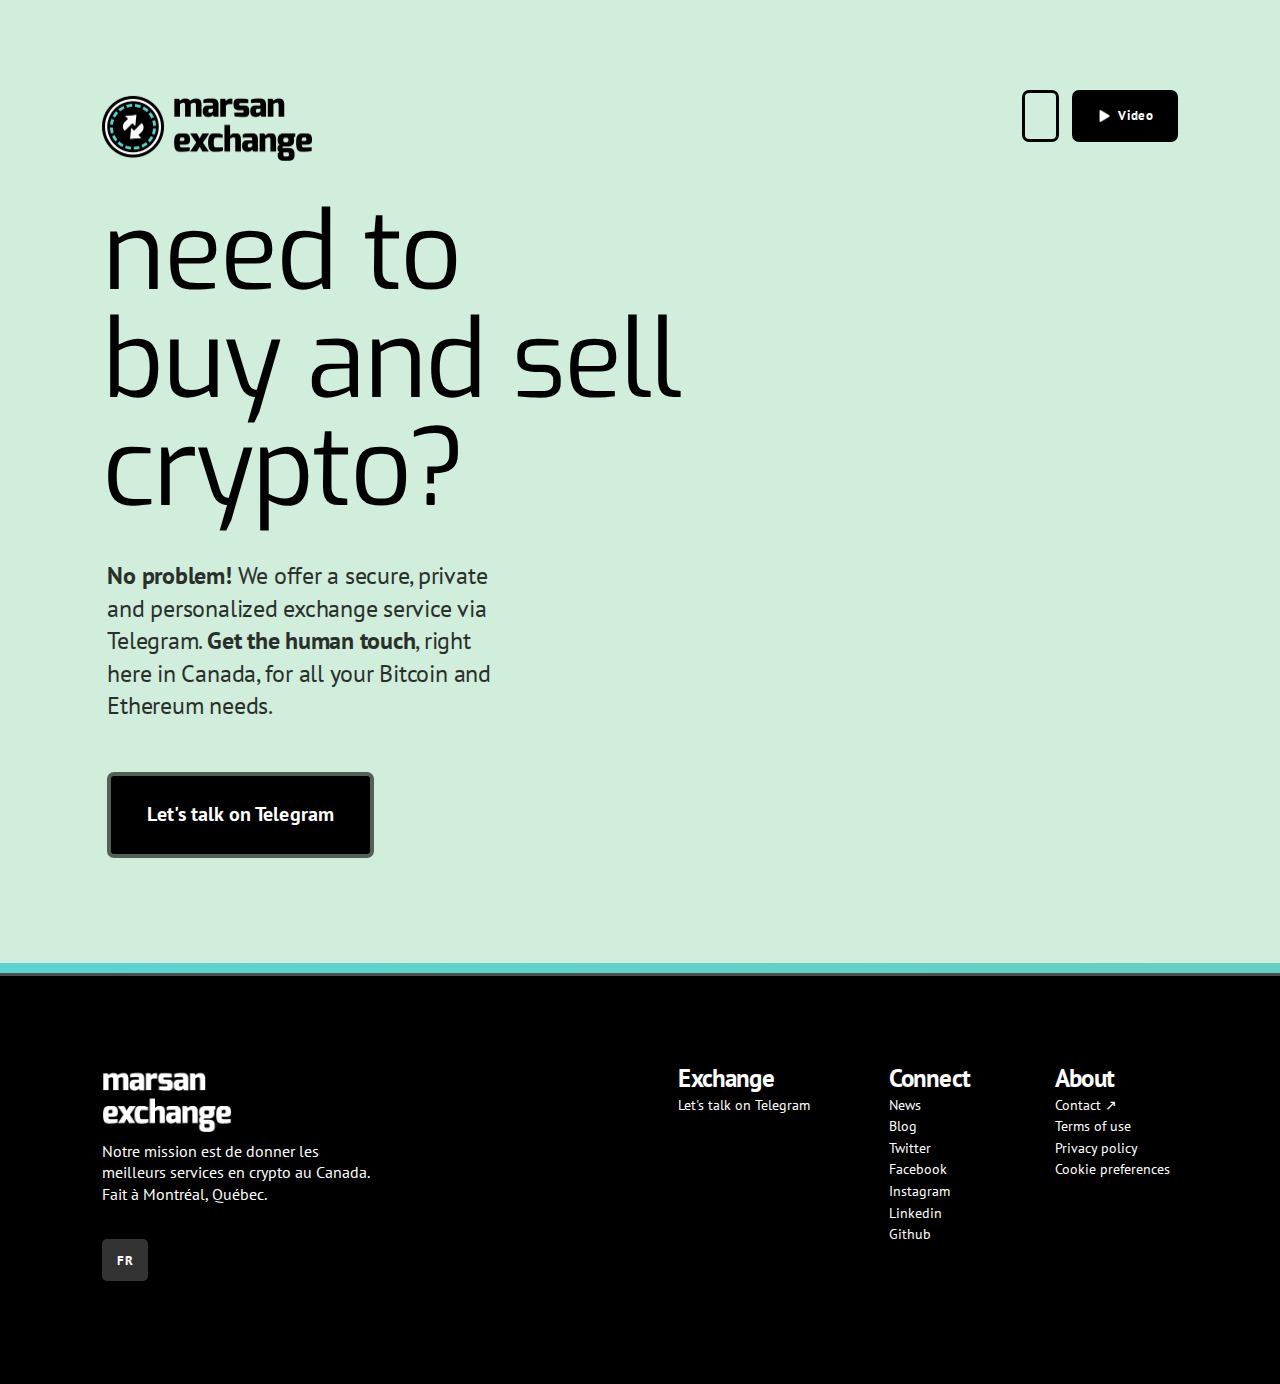
==== index.html @ edc13c69 "Initial Commit" ====
<!DOCTYPE HTML>

<html>

<head>
	<meta http-equiv="Content-Type" content="text/html; charset=UTF-8" />
    <title>Marsan Exchange</title>
    

    <meta name="viewport" content="width=device-width, initial-scale=1.0"> 


    <meta name="description" content="Our mission is to offer the best crypto services to Canadians.Bitcoin, Ethereum, Tether(USDT), MRS.">
    <meta name="image" content="cov/opencover2.jpg">

    <meta itemprop="name" content="Marsan Exchange">
    <meta itemprop="description" content="Our mission is to offer the best crypto services to Canadians. Bitcoin, Ethereum, Tether(USDT), MRS.">
    <meta itemprop="image" content="cov/gencover2.jpg">

    <meta name="twitter:card" content="summary">
    <meta name="twitter:Marsan Exchange" content="Marsan Exchange">
    <meta name="twitter:description" content="Our mission is to offer the best crypto services to Canadians. Bitcoin, Ethereum, Tether(USDT), MRS.">
    <meta name="twitter:image:src" content="cov/twittercover2.jpg">

    <meta name="og:Marsan Exchange" content="Marsan Exchange">
    <meta name="og:description" content="Our mission is to offer the best crypto services to Canadians. Bitcoin, Ethereum, Tether(USDT), MRS.">
    <meta name="og:image" content="cov/opencover2.jpg">
    <meta name="og:site_name" content="Marsan Exchange">
    <meta name="og:type" content="website">

    <meta name="theme-color" content="#84C29C">

    <link rel="apple-touch-icon" sizes="180x180" href="apple-touch-icon.png">
    <link rel="icon" type="image/png" sizes="32x32" href="favicon-32x32.png">
    <link rel="icon" type="image/png" sizes="16x16" href="favicon-16x16.png">


    <link rel="preconnect" href="https://fonts.gstatic.com">
    <link href="https://fonts.googleapis.com/css2?family=Exo:wght@700&family=PT+Sans:ital,wght@0,400;0,700;1,700&display=swap" rel="stylesheet">

    <link rel="stylesheet" href="style.css">
    <!-- <link rel="stylesheet" href="14px.css"> -->
    <!-- <link rel="stylesheet" href="16px.css"> -->

    <script src="https://ajax.aspnetcdn.com/ajax/jQuery/jquery-3.5.1.min.js"></script>
    <script src="marsan.js"></script>
    <script src="engine.js"></script>

    <!-- Global site tag (gtag.js) - Google Analytics -->
    <script async src="https://www.googletagmanager.com/gtag/js?id=G-GDPFDYTW2D"></script>
    <script>
    window.dataLayer = window.dataLayer || [];
    function gtag(){dataLayer.push(arguments);}
    gtag('js', new Date());

    gtag('config', 'G-GDPFDYTW2D');
    </script>

    <script src="https://cookie-cdn.cookiepro.com/scripttemplates/otSDKStub.js"  type="text/javascript" charset="UTF-8" data-domain-script="677a53bc-2ec6-451a-bf23-21f88236cc9b"></script>
    <script type="text/javascript">
    function OptanonWrapper() { }
    </script>


</head>

<body>

    <div class="marsan_black"></div>


    <div class="marsan_wrapper">

        <div class="marsan_play marsan_play_hide">
            <p marsan="general_video_close" class="marsan marsan_play_close">close</p>
            <div class="marsan_play_align">
                <div class="marsan_play_frame">
                    <video class="marsan_play_video" preload="metadata" controls="">
                        <source src="video/marsan_rebrand.mp4" type="video/mp4">
                        Well this is embarassing... The video cannot load :(
                    </video>
                </div>
            </div>
        </div>

        <div class="marsan_frame marsan_main marsan_exchange">

            <div class="marsan_top">
                
                <div class="marsan_top_frame marsan_language">
                    <p class="marsan_language_p"></p>
                </div>

                <div class="marsan_top_frame marsan_video">
                    <span class="marsan_video_icon"></span>
                    <p marsan="general_video" class="marsan marsan_video_p">Video</p>
                </div>

            </div>

            <img class="marsan_logo marsan_exchange_logo" src="img/exchange.gif" alt="Marsan Exchange">

            <h1 marsan="exchange_sub" class="marsan marsan_txt_sub">Need to<br>buy and sell<br>crypto?</h1>

            <p marsan="exchange_p" class="marsan marsan_txt_p"><strong>No problem!</strong> We offer a secure, private and personalized exchange service via Telegram. <strong>Get the human touch</strong>, right here in Canada, for all your Bitcoin and Ethereum needs.</p>

            <a href="https://t.me/marsanexchange" target="_blank">
                <p marsan="exchange_button" class="marsan marsan_button marsan_button_main">Let's talk on Telegram</p>
            </a>

            <span class="marsan_grad marsan_grad_exchange"></span>
            
        </div>

        <div class="marsan_frame marsan_footer">

            <div class="marsan_footer_left">
                <img class="marsan_footer_logo" src="img/marsanexchange.png" alt="Marsan Exchange">
                <p marsan="footer_p" class="marsan marsan_footer_p">Notre mission est de donner les meilleurs services en crypto au Canada. Fait à Montréal, Québec.</p>
                <p marsan="footer_fintrac" class="marsan marsan_footer_fintrac"></p>
                <p class="marsan_footer_lang">FR</p>
            </div>

            <div class="marsan_footer_right">
                
                <div class="marsan_footer_rightb footer_letstalk_link">
                    <h6 marsan="footer_exchange" class="marsan">Exchange</h6>

                    <a href="https://t.me/marsanexchange" target="_blank">
                        <p marsan="exchange_button"  class="marsan marsan_footer_rightb_plast">Let's talk on Telegram</p>
                    </a>


                </div>
                
                <div class="marsan_footer_rightb">
                    <h6 marsan="footer_con" class="marsan">Connect</h6>

                    <a href="https://t.me/marsanexchangenews" target="_blank">
                        <p marsan="comm_tg_button_news" class="marsan">News</p>
                    </a>

                    <a href="https://medium.com/@marsanexchange" target="_blank">
                        <p marsan="comm_md_title" class="marsan">Blog</p>
                    </a>

                    <a href="https://twitter.com/marsanexchange" target="_blank">
                        <p marsan="comm_sn_button_tw" class="marsan">Twitter</p>
                    </a>

                    <a href="https://www.facebook.com/marsanexchange" target="_blank">
                        <p marsan="comm_sn_button_fb" class="marsan">Facebook</p>
                    </a>
					
					<a href="https://www.instagram.com/marsanexchange" target="_blank">
                        <p marsan="comm_sn_button_ig" class="marsan">Instagram</p>
                    </a>
					
					<a href="https://linkedin.com/company/marsanexchange" target="_blank">
                        <p marsan="comm_sn_button_li" class="marsan">Linkedin</p>
                    </a>

                    <a href="https://github.com/MarsanExchange" target="_blank">
                        <p marsan="comm_sn_button_gi" class="marsan">Github</p>
                    </a>

                </div>
                
                <div class="marsan_footer_rightb">
                    <h6 marsan="footer_com" class="marsan">About</h6>

                    <a href="mailto:info@marsanexchange.com" target="_blank">
                        <p marsan="footer_com_contact" class="marsan arrowed">Contact</p>
                    </a>

                    <a href="/terms" target="_blank">
                        <p marsan="footer_com_terms" class="marsan">Terms of use</p>
                    </a>

                    <a href="/privacy" target="_blank">
                        <p marsan="footer_com_privacy" class="marsan">Privacy policy</p>
                    </a>

                    <a onclick="window.OneTrust &amp;&amp; OneTrust.ToggleInfoDisplay();" target="_blank" class="footer_rightb_cookie_link">
                        <p marsan="footer_com_cookiepref" class="marsan">Cookie preferences</p>
                    </a>

                </div>
            


        </div>

    </div>


</body>

</html>
---- style.css ----
/* MARSAN EXCHANGE */

html,body,div,span,applet,object,iframe,h1,h2,h3,h4,h5,h6,p,blockquote,pre,a,abbr,acronym,address,big,cite,code,del,dfn,em,img,ins,kbd,q,s,samp,small,strike,strong,sub,sup,tt,var,b,u,i,center,dl,dt,dd,ol,ul,li,fieldset,form,label,legend,table,caption,tbody,tfoot,thead,tr,th,td,article,aside,canvas,details,embed,figure,figcaption,footer,header,hgroup,menu,nav,output,ruby,section,summary,time,mark,audio,video{margin:0;padding:0;border:0;font-size:100%;font:inherit;vertical-align:baseline}article,aside,details,figcaption,figure,footer,header,hgroup,menu,nav,section{display:block}body{line-height:1}ol,ul{list-style:none}blockquote,q{quotes:none}blockquote:before,blockquote:after,q:before,q:after{content:'';content:none}table{border-collapse:collapse;border-spacing:0}

html{
    width:100%;
    font-size:12px;
    background:#D0EEDB;
}

body{
    width:100%;
    background:#D0EEDB;
}

a:link{
    text-decoration:none;
    color:inherit;
}
a:visited{
    text-decoration:none;
    color:inherit;
}
a:hover{
    text-decoration:none;
}
a:active{
    text-decoration:underline;
}

::selection {
    background: #5BD4D0;
    color:#FFF;
}
    ::-moz-selection {
    background: #5BD4D0;
    color:#FFF;
}

img{
    user-select:none;
}

strong{
    font-weight:700;
}
em{
    font-style: italic;
}

.marsan_black{
    width:100%;
    height:50vh;
    position:fixed;
    bottom:0;
    left:0;
    background-color:#000;
}

.marsan_wrapper{
    width:100%;
    overflow:hidden;
    background:#D0EEDB;
    font-family:'PT Sans', sans-serif;
}

.marsan_play{
    position:fixed;
    width:100%;
    height:100%;
    z-index:100;
    display:flex;
    align-content:center;
    align-items: center;
    justify-content: center;
    background:#272e37d8;
    overflow:hidden;
    transition:opacity 0.8s;
}

.marsan_play_align{
    width:75vw;
    height:75vh;
    display:flex;
    align-content:center;
    align-items: center;
    justify-content: center;
}

.marsan_play_frame{
    display:flex;
    align-content:center;
    align-items: center;
    justify-content: center;
}

.marsan_play_video{
    width:100%;
    overflow:hidden;
    border-radius:1vw;
    box-shadow: 0px 0px 53px rgb(0 0 0 / 35%);
    transition:transform 0.8s cubic-bezier(0.16, 1, 0.3, 1);
}

.marsan_play_close{
    font-size: 1.1rem;
    color: #FFF;
    font-weight: 700;
    position: absolute;
    top: 2rem;
    right: 2rem;
    padding: 1.2rem 2.6rem 1.4rem;
    border: #FFF 0.3rem solid;
    border-radius: 0.7rem;
    letter-spacing: -0.015rem;
    transition:all 0.2s ease-out;
    cursor: pointer;
}

.marsan_play_close:hover{
    background-color:rgba(0,0,0,0.6);
}

.marsan_play_close:active{
    transform:scale(0.95);
}

.marsan_play_hide{
    opacity:0;
    pointer-events:none;
}

.marsan_play_hide video{
    transform:translateY(150%);
}

.marsan_frame{
    position:relative;
    min-height:200px;
    padding:8vw;
    padding-top:7vw;
    padding-bottom:9vw;
}

.marsan_exchange{
    background-color:#D0EEDB;
    color:#000;
}

.marsan_token{
    background-color:#272E37;
    color:#FFF;
}

.marsan_community{
    background-color:#58E6E2;
}

.marsan_crypto{
    background-color:#FFF;
}


.marsan_logo{
    width:211px;
    user-select:none;
}

.marsan_grad{
    width:100%;
    position:absolute;
    height:1.1vh;
    background: linear-gradient(-90deg,#FFF,#000);
    background-size: 400%;
    left:0;
    bottom:0;
    animation: marsan_gradient 3s ease infinite;
}

.marsan_grad_exchange{
    background: linear-gradient(-90deg,#84C29C,#5BD4D0);
    background-size: 400%;
}

.marsan_grad_crypto{
    background: linear-gradient(-90deg,#ebebeb,#FFF);
    background-size: 400%;
}

.marsan_grad_community{
    background: linear-gradient(-90deg,#1CA2AC,#62D6E9);
    background-size: 400%;
}

.marsan_grad_token{
    background: linear-gradient(-90deg,#000,#16202a);
    background-size: 400%;
}


@keyframes marsan_gradient {
	0% {
		background-position: 0% 0%;
	}
	50% {
		background-position: 100% 0%;
	}
	100% {
		background-position: 0% 0%;
	}
}

.marsan_txt_sub{
    font-family: 'Exo', sans-serif;
    font-size: 9rem;
    letter-spacing: -0.18rem;
    margin-top: 3rem;
    max-width: 820px;
    text-transform: lowercase;
    user-select:none;
}

.marsan_txt_sub2{
    font-family: 'Exo', sans-serif;
    font-size: 6rem;
    letter-spacing: -0.18rem;
    max-width: 566px;
    text-transform: lowercase;
    user-select:none;
}

.marsan_txt_p{
    font-size: 2rem;
    letter-spacing: -0.02rem;
    margin-top: 3.1rem;
    max-width: 390px;
    line-height: 2.7rem;
    margin-left: 5px;
    opacity: 0.8;
}

.marsan_txt_p2{
    font-size: 2rem;
    letter-spacing: -0.01rem;
    margin-top: 1.6rem;
    max-width: 800px;
    line-height: 2.7rem;
    margin-left: 5px;
    opacity: 0.8;
}

.marsan_button{
    padding: 2.4rem 3rem;
    font-weight: 700;
    display: inline-block;
    font-size: 1.7rem;
    letter-spacing: 0.01rem;
    border-radius: 7px;
    margin-left: 5px;
    margin-top: 4.1rem;
    background: #000;
    color: #FFF;
    cursor:pointer;
    user-select:none;
    border: 0.36rem solid #535F57;
    transition:0.2s all ease-out;
}

.marsan_button_main{
    animation:marsan_go 4s ease infinite;
}

@keyframes marsan_go{
    0%{border-color:#535F57;}
    50%{border-color:#84C29C;}
    100%{border-color:#535F57;}
}

.marsan_top{
    position:absolute;
    top:7vw;
    right:8vw;
    display:flex;
}

.marsan_top_frame{
    padding:1.3rem;
    display:flex;
    justify-content:center;
    align-items:center;
    align-content:center;
    border-radius:7px; 
    cursor:pointer;
    border:#000 solid 0.3rem;
    transition:0.15s all ease-out;
}

.marsan_top_frame > p{
    display: inline-block;
    font-size: 1.1rem;
    letter-spacing: 0.030rem;
    cursor:pointer;
    user-select:none;
    font-weight:700;
}

.marsan_video{
    padding:1.3rem 1.8rem;
    background-color:#000;
    color:#FFF;
    animation:video 2s infinite ease;
}

@keyframes video{
    0%{transform:scale(1)}
    50%{transform:scale(1.1)}
    100%{transform:scale(1)}
}

.marsan_video_icon{
    width:1.3rem;
    height:1.3rem;
    background:url(img/video.png);
    background-size:100% 100%;
    background-repeat:no-repeat;
    display:inline-block;
    margin-right:0.5rem;
}

.marsan_language{
    margin-right:1.1rem;
    color:#000;
}

.marsan_language_p{
    text-transform:uppercase;
}

.marsan_language:hover{
    background:#FFF;
}

.marsan_video:hover{
    background:#FFF;
    color:#000;
    font-weight:700;
}

.marsan_top_frame:active{
    transform:scale(0.95)
}


.marsan_button2{
    font-size: 1.5rem;
    padding: 2rem 2.8rem;
    margin-top: 3.6rem;
    border-color:#4C4C4C;
}

.marsan_button3{
    font-size: 1.6rem;
    padding: 2rem 2.8rem;
    margin-top: 3.6rem;
    border-color:#373e48;
    background:#0D1319;
}

.marsan_button:hover{
    background-color:#FFF;
    color:#000;
    border-color:#000 !important;
}

.marsan_button:active{
    transform:scale(0.95);
}

.marsan_token_frame{
    margin-left: 5px;
    border: 0.3rem dashed #49515c;
    padding:2rem;
    border-radius: 7px;
    margin-top: 3.1rem;
    display:inline-block;
}

.marsan_blocks{
    margin-left:calc(5px - 1rem);
    color: #FFF;
    margin-top:4.5rem;
    display:flex;
    flex-wrap:wrap;
    max-width:1800px;
}

.marsan_blk{
    padding: 3.2rem;
    border-radius: 7px;
    display: inline-table;
    margin: 1rem;
    position:relative;
    width:100%;
}

.marsan_blk_token > div{
    background-color:#0D1319;
    border: 0.3rem solid #373e48;
}

.marsan_blk_community > div{
    background-color:#0D1319;
    border: 0.3rem solid #2fbdb9;
    max-width: 240px;
}

.marsan_blk_large{
    max-width:initial !important;
    background-color:#19212c !important;
    cursor:pointer;
    padding-top: 2.8rem;
    transition:background-color 0.2s ease-out, border-color 0.2s ease-out;
    width: calc(440px + 8rem + 1rem);
}

.marsan_blk_large:hover{
    background-color:#161d27 !important;
    border-color:#525c6b;
}

.marsan_blk_large:active{
    border-color:#FFF;
}

.marsan_blk_large > p:nth-of-type(1){
    margin-top:0.5rem;
}

.marsan_large_bottom{
    margin-top: 1.1rem;
    font-weight: 700;
    font-size: 1.4rem;
    letter-spacing: 0.03rem;
    display: flex;
    align-items: center;
    user-select:none;
}

.marsan_token_contract{
    width:100%;
}

.marsan_large_bottom > span{
    width:15px;
    height:15px;
    background-size:100% 100%;
    display:inline-block;
    margin-right:5px;
}

.marsan_large_contracti{
    background-image:url(img/copypaste.png);
}
.marsan_large_tokeni{
    background-image:url(img/data.png);    
}

.marsan_blk_title{
    font-size: 2rem;
    font-weight: 700;
    letter-spacing: -0.04rem;
    user-select:none;
}

.marsan_blk_p{
    font-size: 1.5rem;
    margin-top: 0.8rem;
    line-height: 1.8rem;
    user-select:none;
}

.marsan_blk_button{
    padding: 1.2rem 2rem;
    font-weight: 700;
    display: inline-block;
    font-size: 1.4rem;
    letter-spacing: 0.03rem;
    border-radius: 7px;
    margin-top: 3.1rem;
    color: #FFF;
    border: #FFF solid 0.3rem;
    text-align: center;  
    width: calc(100% - 4rem);
    cursor:pointer; 
    user-select:none;
    transition:0.15s all ease-out;
}

.marsan_blk_button:hover{
    background-color:#FFF;
    color:#000;
}

.marsan_blk_button:active{
    transform:scale(0.95);
}

.marsan_blk_buttonNA{
    opacity:0.4 !important;
    background-color:transparent !important;
    color:#FFF !important;
    cursor: default;
}

.marsan_blk_button2{
    margin-top:1.2rem;
}

.marsan_tokenomics{
    overflow:hidden;
    transition:all 0.5s ease-in;
    max-height:900px
}

.marsan_teamfinance{
    width: calc(100% - 4.6rem);
    display: flex;
    align-items: center;
    justify-content: center;
}

.marsan_teamfinance:hover{
    background:#000;
    color:#FFF;
}

.marsan_teamfinance > img{
    height:3rem;
    margin-left: 10px;
}

.marsan_tn_title{
    font-size: 2rem;
    letter-spacing: -0.01rem;
    margin-bottom: 0.5rem;
    font-weight: 700;
}

.marsan_tn_title:before{
    content:"• ";
}

.marsan_tokenomics > p:nth-of-type(1){
    margin-top: 2.6rem;
}

.marsan_tn_sub{
    font-size: 1.6rem;
    padding-left: 1.5rem;
    padding-bottom: 0.2rem;
}

.marsan_tn_bar{
    display: inline-block;
    width: 100%;
    height: 0.3rem;
    /* background-color: #373e48; */
    margin-top: 0.8rem;
    margin-bottom: 1.1rem;
    border-radius: 10px;
}

.marsan_tokenomics_hide{
    max-height:0px;
}

.marsan_footer{
    background-color:#000;
    border-top:solid 0.4vh rgba(255,255,255,0.3);
    color:#FFF;
    display:flex;
    justify-content: space-between;
    padding-bottom: 8vw;
}

.marsan_footer a:hover{
    font-weight:700;
}

.marsan_footer a:active{
    opacity:0.6;
}


.marsan_footer_left{
    width: 270px;
}

.marsan_footer_logo{
    width: 130px;
}

.marsan_footer_p{
    font-size: 1.3rem;
    margin-top: 0.6rem;
    line-height: 1.8rem;
}

.marsan_footer_lang{
    text-transform: uppercase;
    padding: 1.2rem;
    background: #333;
    display: inline-block;
    border-radius: 5px;
    margin-top: 2rem;
    font-size: 1.1rem;
    font-weight: 700;
    letter-spacing: 0.06rem;
    cursor:pointer;
    transition:all 0.2s ease;
    user-select:none;
}

.marsan_footer_lang:hover{
    background:#555;
}

.marsan_footer_lang:active{
    transform:scale(0.85);
}

.marsan_footer_fintrac{
    margin-top: 0.8rem;
    font-size: 1.1rem;
    letter-spacing: -0.01rem;
}

.marsan_footer_right{
    display:flex;
    flex-wrap:wrap;
    width: 45vw;
}

.marsan_footer_rightb{
    margin-left: 6vw;
    min-width: 7vw;
    margin-bottom: 1.4rem !important;
}

.marsan_footer_rightb h6{
    font-size: 2.1rem;
    font-weight: 700;
    letter-spacing: -0.07rem;
    margin-bottom: 0.6rem;
}

.footer_letstalk_link{
    min-width: 133.5px;
}

.marsan_footer_rightb p{
    font-size: 1.2rem;
    margin-bottom: 0.6rem;
}
.marsan_footer_rightb .footer_rightb_cookie_link{
    cursor: pointer;
}

.marsan_footer_rightb_plast{
    margin-bottom:1.4rem !important;
}

.arrowed::after {
    content: "\a0\2197\fe0e\a0";
}

.marsan_footer_copy{
    position:absolute;
    bottom:30px;
    right:30px;
    font-size: 1.2rem;
    display: flex;
    align-items: center;
}

.marsan_footer_copy > img{
    height: 3rem;
    margin-left: 0.4rem;
    transform: translateY(1px);
    cursor:pointer;
    transition:all 0.2s ease;
}

.marsan_footer_copy > img:hover{
    opacity:0.6;
}

.marsan_footer_copy > img:active{
    transform:scale(0.95);
}



@media(max-width:860px){
    html{font-size:11px;}
    .marsan_blk_token > div{max-width:220px;}
    .marsan_blk_community > div{max-width:220px;}
    .marsan_txt_sub{font-size:13vw;margin-top:2rem;}
    .marsan_txt_p{max-width:520px;}
    .marsan_logo{width:30vw;}
    .marsan_frame{padding-top:9vw;}
    .marsan_top{top:9vw;}
    .marsan_txt_sub2{font-size:10vw;padding-top: 2vh;}
    .marsan_frame{padding-bottom:6vh;}
    .marsan_video_p{transform:translateY(-1px);}
}

@media(max-width:760px){
    .marsan_blk_token > div{max-width:initial;display:grid; width:100%;}
    .marsan_blk_community > div{max-width:initial;display:grid; width:100%;}
    .marsan_token_frame{width: calc(100vw - 16vw - 6rem);}
}

@media(max-width:600px){
    html{font-size:9px;}
    .marsan_txt_sub{margin-left:2px;}
    .marsan_txt_sub2{margin-left:3px;}
    .marsan_token_contract{font-size: 2.2vw;}
    .marsan_blk_p{width:90%}
    .marsan_footer_logo{width:90px;}
    .marsan_footer_left {width: 170px;}
}

@media(min-width:830px){
    .marsan_blk_token > div{max-width:240px;}
    .marsan_blk_large{width:calc(480px + 8rem + 1rem);}
}

@media(max-width:1349px){
    .marsan_blocks{
        max-width:1000px;
    }
}

@media(min-width:1350px){
    .marsan_blk_token > div{max-width:390px;}
    .marsan_blk_large{width: calc(880px + 0rem + 0.7rem);
    }
}

@media(min-width:1670px){
    .marsan_blk_token > div{max-width:240px;}
    .marsan_blk_large{width:calc(480px + 8rem + 1rem);}
}

@media(min-width:1760px){
    .marsan_blk{
        padding:3.8rem;
    }
    .marsan_blk_large{
        width:calc(480px + 9.2rem + 1rem);
    }
}
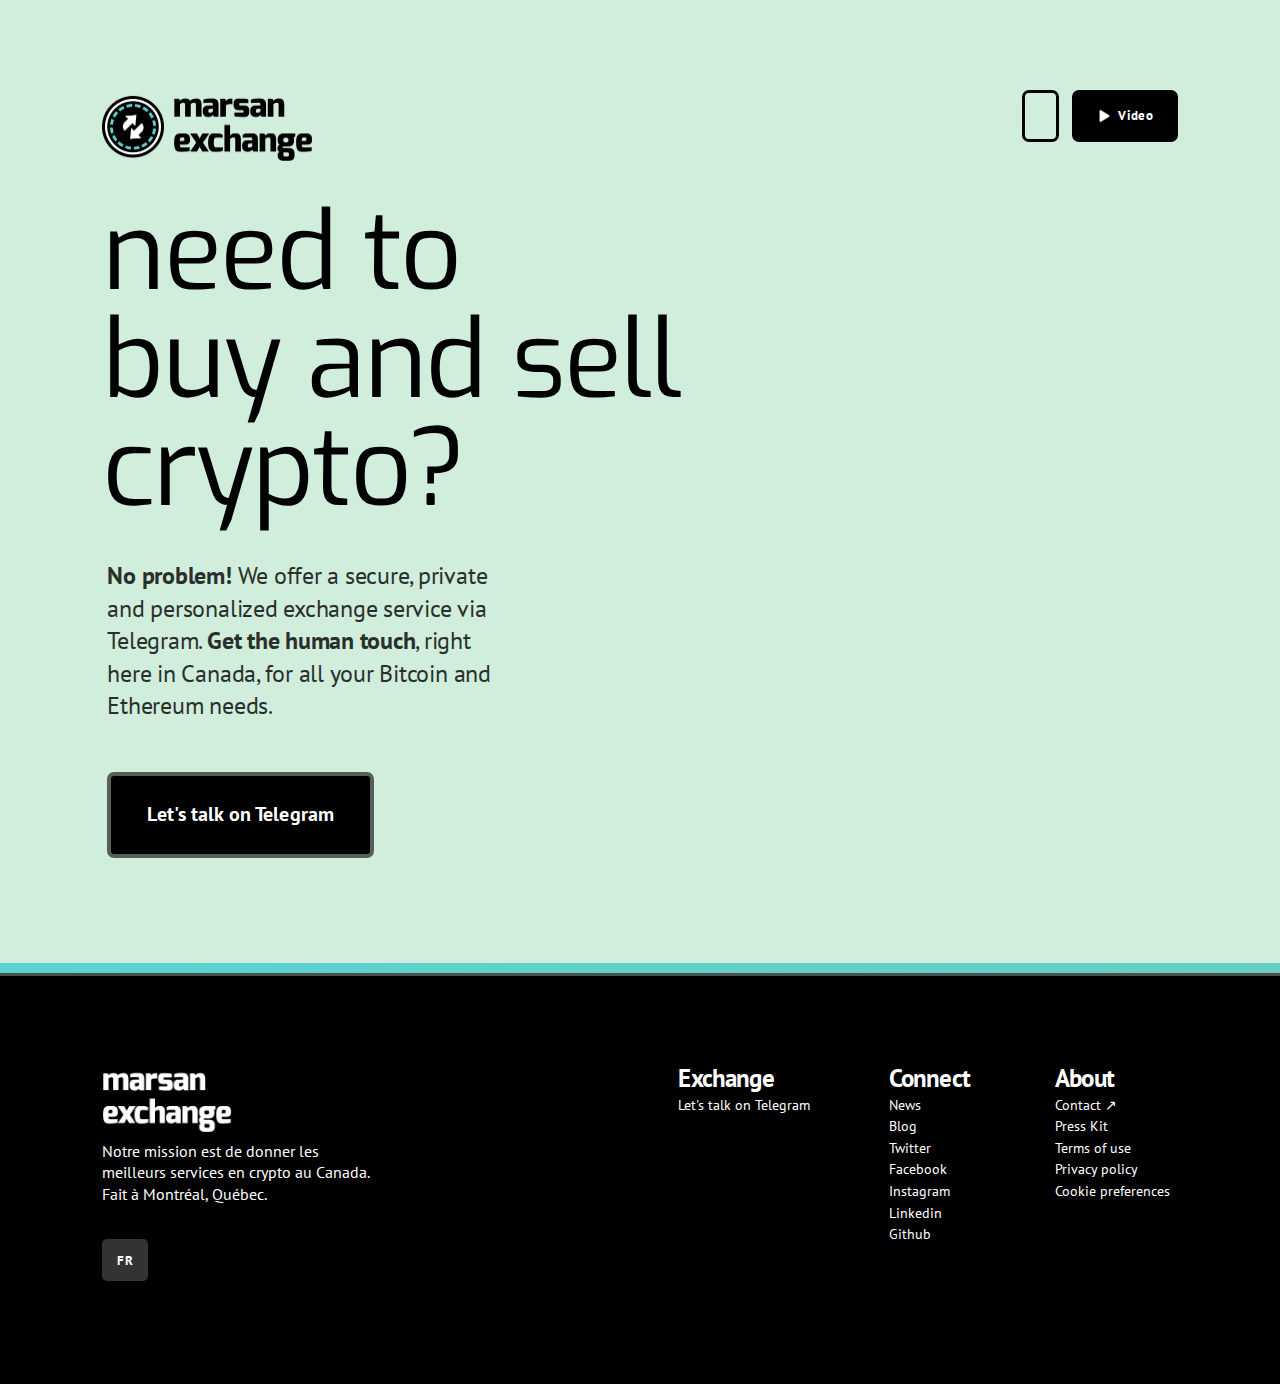
==== commit 41edd8d2: "Add new page links" ====
--- a/index.html
+++ b/index.html
@@ -173,11 +173,15 @@
                         <p marsan="footer_com_contact" class="marsan arrowed">Contact</p>
                     </a>
 
-                    <a href="/terms" target="_blank">
+                    <a href="./press kit.html" target="_blank">
+                        <p marsan="footer_com_press_kit" class="marsan">Press Kit</p>
+                    </a>
+
+                    <a href="./terms/index.html" target="_blank">
                         <p marsan="footer_com_terms" class="marsan">Terms of use</p>
                     </a>
 
-                    <a href="/privacy" target="_blank">
+                    <a href="./privacy/index.html" target="_blank">
                         <p marsan="footer_com_privacy" class="marsan">Privacy policy</p>
                     </a>
 
